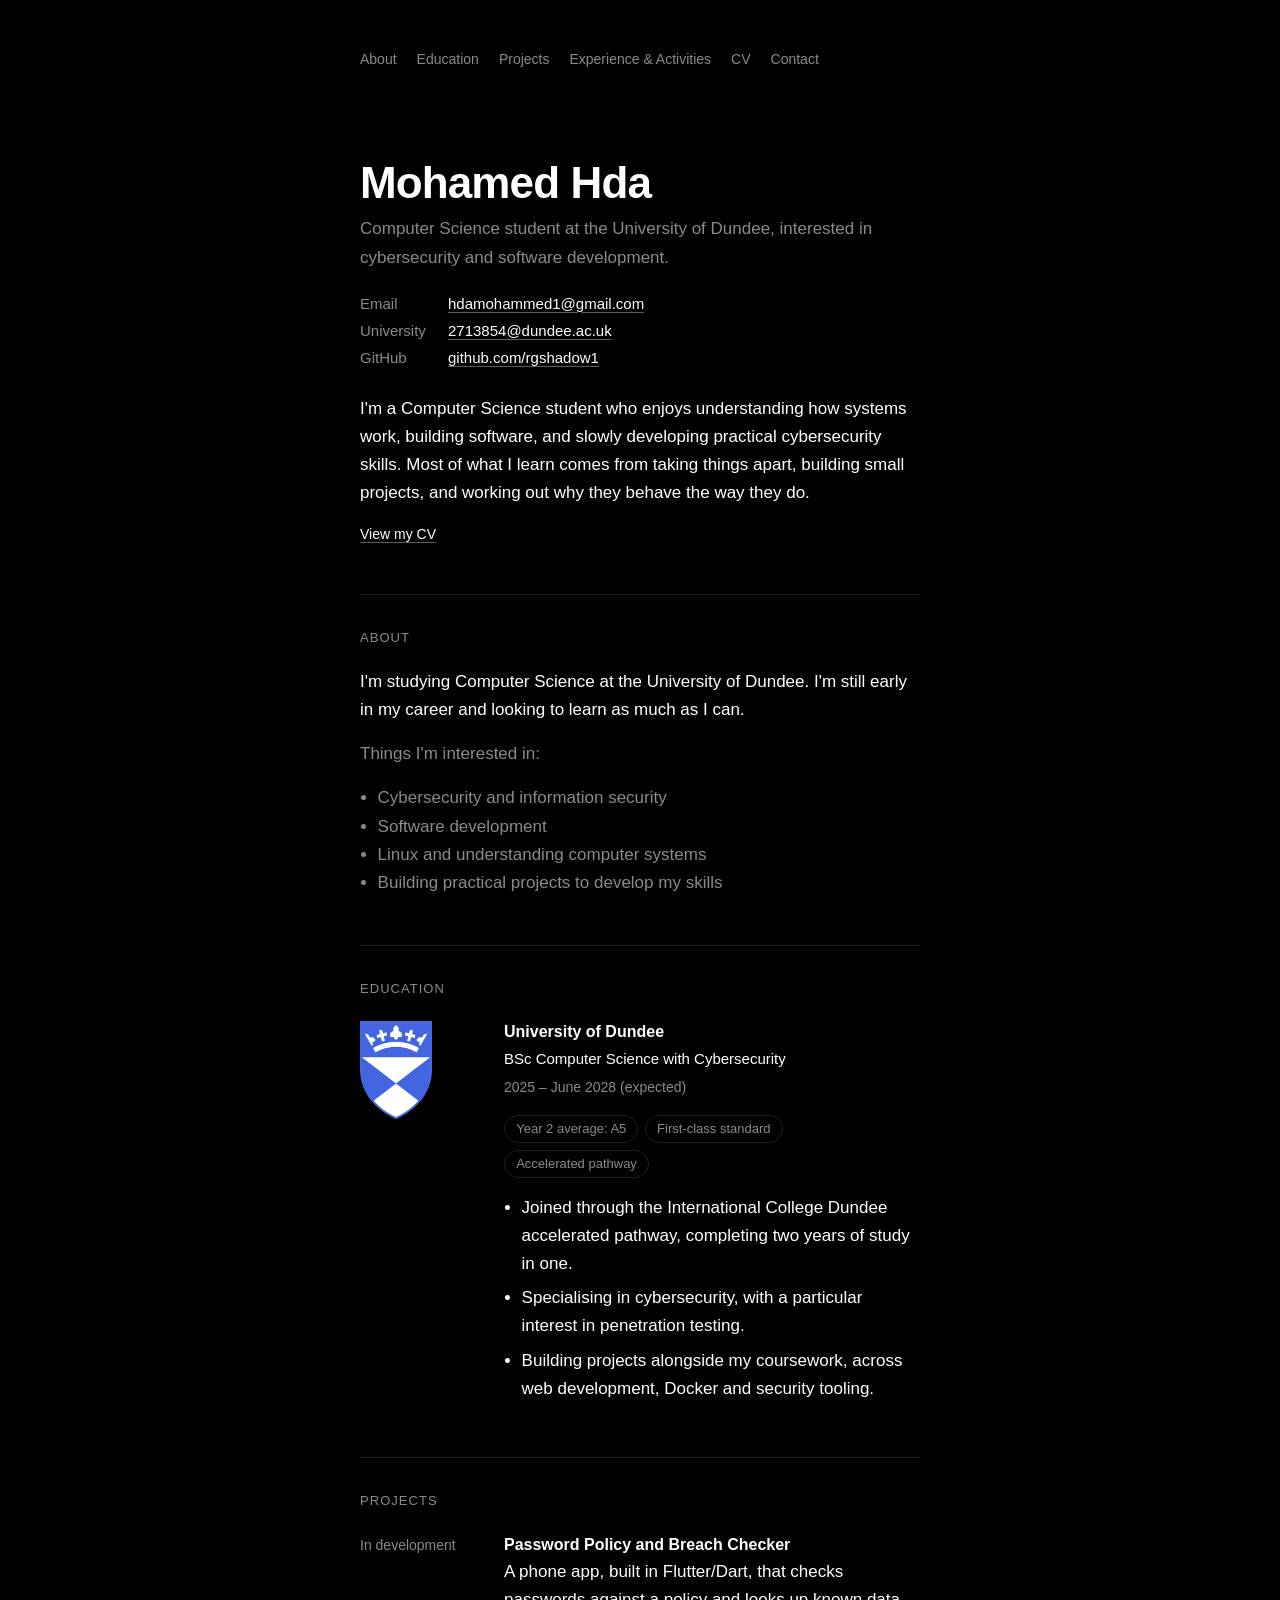
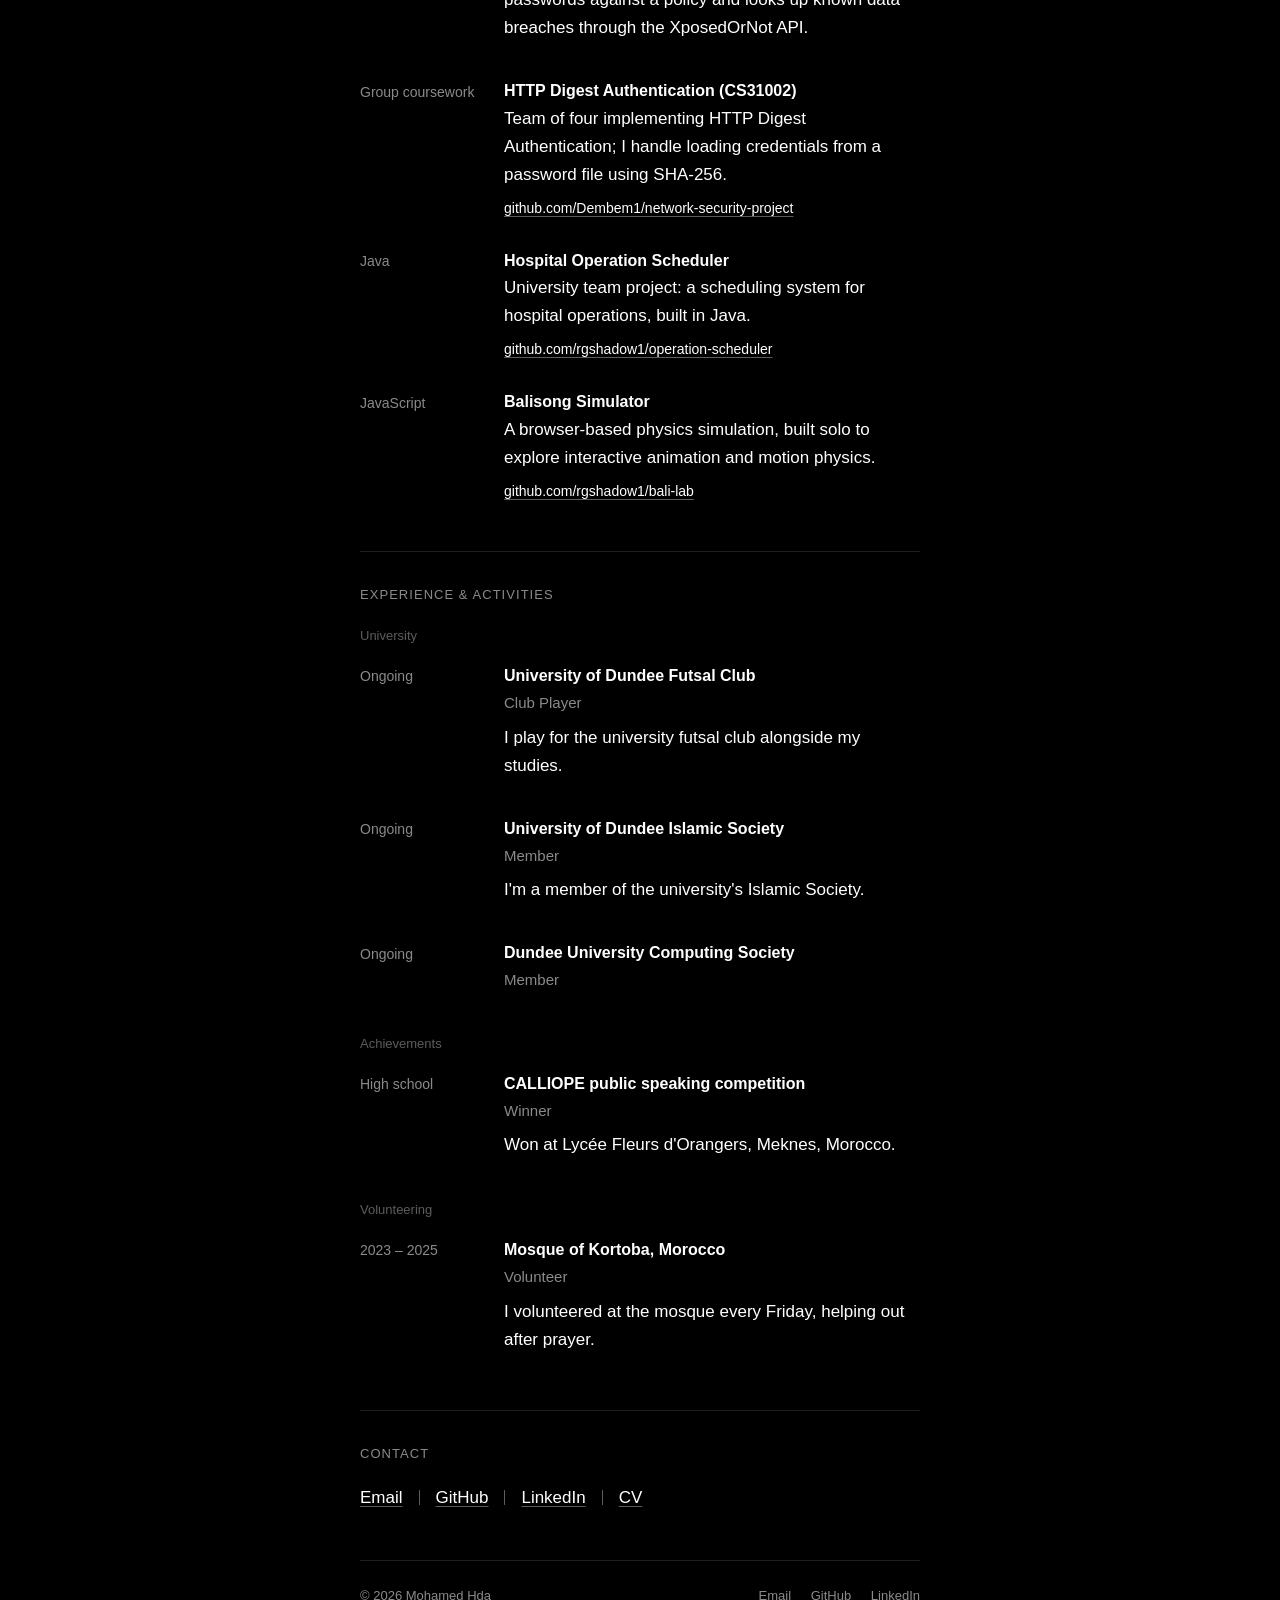
==== index.html @ e959d032 "Update cv & projects" ====
<!doctype html>
<html lang="en">
<head>
  <meta charset="utf-8">
  <meta name="viewport" content="width=device-width, initial-scale=1">
  <title>Mohamed Hda</title>
  <meta name="description" content="Mohamed Hda is a Computer Science student at the University of Dundee, interested in cybersecurity and software development.">
  <meta name="theme-color" content="#000000">
  <meta name="color-scheme" content="dark">
  <meta property="og:title" content="Mohamed Hda">
  <meta property="og:description" content="Computer Science student at the University of Dundee, interested in cybersecurity and software development.">
  <meta property="og:type" content="website">
  <link rel="icon" href="assets/favicon.svg" type="image/svg+xml">
  <link rel="stylesheet" href="assets/style.css">
</head>
<body>
  <a class="skip" href="#main">Skip to content</a>

  <div class="wrap">
    <nav class="nav" aria-label="Main">
      <a href="#about">About</a>
      <a href="#education">Education</a>
      <a href="#projects">Projects</a>
      <a href="#experience">Experience &amp; Activities</a>
      <a href="cv/">CV</a>
      <a href="#contact">Contact</a>
    </nav>

    <main id="main">
      <header>
        <h1>Mohamed Hda</h1>
        <p class="lede">Computer Science student at the University of Dundee, interested in cybersecurity and software development.</p>

        <ul class="contact-lines">
          <!-- EDIT: personal details (email, university email, GitHub) -->
          <li><span class="label">Email</span><a href="mailto:hdamohammed1@gmail.com">hdamohammed1@gmail.com</a></li>
          <li><span class="label">University</span><a href="mailto:2713854@dundee.ac.uk">2713854@dundee.ac.uk</a></li>
          <li><span class="label">GitHub</span><a href="https://github.com/rgshadow1" rel="me noopener">github.com/rgshadow1</a></li>
        </ul>

        <p>
          I'm a Computer Science student who enjoys understanding how systems work, building software, and slowly developing practical cybersecurity skills. Most of what I learn comes from taking things apart, building small projects, and working out why they behave the way they do.
        </p>
        <p class="small muted">
          <a href="cv/">View my CV</a>
        </p>
      </header>

      <section id="about" aria-labelledby="about-h">
        <h2 id="about-h">About</h2>
        <p>I'm studying Computer Science at the University of Dundee. I'm still early in my career and looking to learn as much as I can.</p>
        <p class="muted">Things I'm interested in:</p>
        <ul class="muted" style="margin:0 0 0 1.1rem;padding:0">
          <li>Cybersecurity and information security</li>
          <li>Software development</li>
          <li>Linux and understanding computer systems</li>
          <li>Building practical projects to develop my skills</li>
        </ul>
      </section>

      <section id="education" aria-labelledby="education-h">
        <h2 id="education-h">Education</h2>

        <article class="edu">
          <img class="edu-logo" src="assets/dundee-logo.png" width="265" height="360" alt="University of Dundee crest">
          <div>
            <h3>University of Dundee</h3>
            <p class="role">BSc Computer Science with Cybersecurity</p>
            <p class="when">2025 &ndash; June 2028 (expected)</p>

            <ul class="chips">
              <li>Year 2 average: A5</li>
              <li>First-class standard</li>
              <li>Accelerated pathway</li>
            </ul>

            <ul class="bullets">
              <li>Joined through the International College Dundee accelerated pathway, completing two years of study in one.</li>
              <li>Specialising in cybersecurity, with a particular interest in penetration testing.</li>
              <li>Building projects alongside my coursework, across web development, Docker and security tooling.</li>
            </ul>
          </div>
        </article>
      </section>

      <section id="projects" aria-labelledby="projects-h">
        <h2 id="projects-h">Projects</h2>

        <article class="entry">
          <div class="when">In development</div>
          <div>
            <h3>Password Policy and Breach Checker</h3>
            <p>A phone app, built in Flutter/Dart, that checks passwords against a policy and looks up known data breaches through the XposedOrNot API.</p>
          </div>
        </article>

        <article class="entry">
          <div class="when">Group coursework</div>
          <div>
            <h3>HTTP Digest Authentication (CS31002)</h3>
            <p>Team of four implementing HTTP Digest Authentication; I handle loading credentials from a password file using SHA-256.</p>
            <ul class="meta"><li><a href="https://github.com/Dembem1/network-security-project" rel="noopener">github.com/Dembem1/network-security-project</a></li></ul>
          </div>
        </article>

        <article class="entry">
          <div class="when">Java</div>
          <div>
            <h3>Hospital Operation Scheduler</h3>
            <p>University team project: a scheduling system for hospital operations, built in Java.</p>
            <ul class="meta"><li><a href="https://github.com/rgshadow1/operation-scheduler" rel="noopener">github.com/rgshadow1/operation-scheduler</a></li></ul>
          </div>
        </article>

        <article class="entry">
          <div class="when">JavaScript</div>
          <div>
            <h3>Balisong Simulator</h3>
            <p>A browser-based physics simulation, built solo to explore interactive animation and motion physics.</p>
            <ul class="meta"><li><a href="https://github.com/rgshadow1/bali-lab" rel="noopener">github.com/rgshadow1/bali-lab</a></li></ul>
          </div>
        </article>
      </section>

      <section id="experience" aria-labelledby="experience-h">
        <h2 id="experience-h">Experience &amp; Activities</h2>

        <p class="group-label">University</p>

        <article class="entry">
          <div class="when">Ongoing</div>
          <div>
            <h3>University of Dundee Futsal Club</h3>
            <p class="role">Club Player</p>
            <p>I play for the university futsal club alongside my studies.</p>
          </div>
        </article>

        <article class="entry">
          <div class="when">Ongoing</div>
          <div>
            <h3>University of Dundee Islamic Society</h3>
            <p class="role">Member</p>
            <p>I'm a member of the university's Islamic Society.</p>
          </div>
        </article>

        <article class="entry">
          <div class="when">Ongoing</div>
          <div>
            <h3>Dundee University Computing Society</h3>
            <p class="role">Member</p>
          </div>
        </article>

        <p class="group-label">Achievements</p>

        <article class="entry">
          <div class="when">High school</div>
          <div>
            <h3>CALLIOPE public speaking competition</h3>
            <p class="role">Winner</p>
            <p>Won at Lyc&eacute;e Fleurs d'Orangers, Meknes, Morocco.</p>
          </div>
        </article>

        <p class="group-label">Volunteering</p>

        <article class="entry">
          <div class="when">2023 &ndash; 2025</div>
          <div>
            <h3>Mosque of Kortoba, Morocco</h3>
            <p class="role">Volunteer</p>
            <p>I volunteered at the mosque every Friday, helping out after prayer.</p>
          </div>
        </article>
      </section>

      <section id="contact" aria-labelledby="contact-h">
        <h2 id="contact-h">Contact</h2>
        <ul class="links-line">
          <!-- EDIT: replace the LinkedIn placeholder URL below -->
          <li><a href="mailto:hdamohammed1@gmail.com">Email</a></li>
          <li><a href="https://github.com/rgshadow1" rel="me noopener">GitHub</a></li>
          <li><a href="https://www.linkedin.com/in/mohamed-hda-27576a401/" rel="me noopener">LinkedIn</a></li>
          <li><a href="cv/">CV</a></li>
        </ul>
      </section>
    </main>
  </div>

  <footer>
    <span>&copy; 2026 Mohamed Hda</span>
    <span class="foot-links">
      <a href="mailto:hdamohammed1@gmail.com">Email</a>
      <a href="https://github.com/rgshadow1" rel="me noopener">GitHub</a>
      <a href="https://www.linkedin.com/in/mohamed-hda-27576a401/" rel="me noopener">LinkedIn</a>
    </span>
  </footer>
</body>
</html>
---- assets/style.css ----
/* Personal site: Mohamed Hda
   Black background, white text, muted grey secondary text. No dependencies. */

:root {
  --bg: #000000;
  --fg: #ffffff;
  --muted: #8a8a8a;
  --faint: #5c5c5c;
  --line: #1f1f1f;
  --measure: 38rem;
}

*,
*::before,
*::after {
  box-sizing: border-box;
}

html {
  background: var(--bg);
  color-scheme: dark;
  -webkit-text-size-adjust: 100%;
}

body {
  margin: 0;
  background: var(--bg);
  color: var(--fg);
  font-family: -apple-system, BlinkMacSystemFont, "Inter", "Segoe UI", Roboto,
    "Helvetica Neue", Arial, sans-serif;
  font-size: clamp(1rem, 0.96rem + 0.2vw, 1.0625rem);
  line-height: 1.65;
  -webkit-font-smoothing: antialiased;
  text-rendering: optimizeLegibility;
}

.wrap {
  max-width: var(--measure);
  margin: 0 auto;
  padding: clamp(1.5rem, 5vw, 3rem) 1.5rem 3rem;
}

/* ---------- Links ---------- */
a {
  color: var(--fg);
  text-decoration: underline;
  text-decoration-color: var(--faint);
  text-underline-offset: 0.2em;
  text-decoration-thickness: 1px;
  transition: opacity 0.15s ease, text-decoration-color 0.15s ease;
}

a:hover {
  opacity: 0.65;
  text-decoration-color: var(--fg);
}

a:focus-visible {
  outline: 2px solid var(--fg);
  outline-offset: 3px;
  border-radius: 2px;
}

.skip {
  position: absolute;
  left: -999px;
  top: 0;
  background: var(--fg);
  color: var(--bg);
  padding: 0.5rem 0.75rem;
  z-index: 10;
}

.skip:focus {
  left: 0.5rem;
  top: 0.5rem;
}

/* ---------- Navigation ---------- */
.nav {
  display: flex;
  flex-wrap: wrap;
  gap: 0.25rem 1.25rem;
  font-size: 0.875rem;
  margin-bottom: clamp(3rem, 9vw, 5.5rem);
}

.nav a {
  color: var(--muted);
  text-decoration: none;
}

.nav a:hover,
.nav a[aria-current="page"] {
  color: var(--fg);
  opacity: 1;
}

.nav a:hover {
  text-decoration: underline;
  text-decoration-color: var(--fg);
}

/* ---------- Headings and text ---------- */
h1 {
  margin: 0 0 0.5rem;
  font-size: clamp(2rem, 1.4rem + 2.6vw, 2.75rem);
  line-height: 1.1;
  font-weight: 600;
  letter-spacing: -0.02em;
}

h2 {
  margin: 0 0 1.25rem;
  font-size: 0.8125rem;
  font-weight: 500;
  letter-spacing: 0.08em;
  text-transform: uppercase;
  color: var(--muted);
}

h3 {
  margin: 0;
  font-size: 1rem;
  font-weight: 600;
}

p {
  margin: 0 0 1rem;
}

.lede {
  color: var(--muted);
  margin-bottom: 1.25rem;
}

.muted {
  color: var(--muted);
}

.small {
  font-size: 0.875rem;
}

.contact-lines {
  margin: 0 0 1.5rem;
  padding: 0;
  list-style: none;
  font-size: 0.9375rem;
}

.contact-lines li {
  margin: 0.15rem 0;
}

.contact-lines .label {
  display: inline-block;
  min-width: 5.5rem;
  color: var(--muted);
}

/* ---------- Sections ---------- */
section {
  border-top: 1px solid var(--line);
  padding-top: 2rem;
  margin-top: 3rem;
  scroll-margin-top: 1.5rem;
}

.intro {
  margin-top: 2.25rem;
}

/* ---------- Entries (projects / experience) ---------- */
.entry {
  display: grid;
  grid-template-columns: 7.5rem 1fr;
  gap: 0.25rem 1.5rem;
  margin-bottom: 1.75rem;
}

.entry:last-child {
  margin-bottom: 0;
}

.entry .when {
  color: var(--muted);
  font-size: 0.875rem;
  padding-top: 0.15rem;
}

.entry .role {
  color: var(--muted);
  font-size: 0.9375rem;
  margin: 0.1rem 0 0.5rem;
}

.entry p {
  margin: 0 0 0.5rem;
}

.meta {
  margin: 0.5rem 0 0;
  padding: 0;
  list-style: none;
  color: var(--muted);
  font-size: 0.875rem;
}

.meta li {
  display: inline;
}

.meta li + li::before {
  content: "\00b7";
  margin: 0 0.5rem;
  color: var(--faint);
}

.bullets {
  margin: 0.5rem 0 0 1.1rem;
  padding: 0;
}

.bullets li {
  margin: 0 0 0.4rem;
}

/* ---------- Education ---------- */
.edu {
  display: grid;
  grid-template-columns: 7.5rem 1fr;
  gap: 0.25rem 1.5rem;
}

.edu-logo {
  width: 4.5rem;
  height: auto;
  align-self: start;
  margin-top: 0.15rem;
}

.edu .role {
  color: var(--fg);
  font-size: 0.9375rem;
  margin: 0.1rem 0 0.25rem;
}

.edu .when {
  color: var(--muted);
  font-size: 0.875rem;
  margin: 0 0 1rem;
}

.chips {
  display: flex;
  flex-wrap: wrap;
  gap: 0.4rem;
  margin: 0 0 1rem;
  padding: 0;
  list-style: none;
}

.chips li {
  border: 1px solid var(--line);
  border-radius: 999px;
  padding: 0.15rem 0.7rem;
  font-size: 0.8125rem;
  color: var(--muted);
}

.group-label {
  margin: 2rem 0 1rem;
  font-size: 0.8125rem;
  color: var(--faint);
}

.group-label:first-of-type {
  margin-top: 0;
}

/* ---------- Contact line ---------- */
.links-line {
  display: flex;
  flex-wrap: wrap;
  list-style: none;
  margin: 0;
  padding: 0;
}

.links-line li + li::before {
  content: "";
  display: inline-block;
  width: 1px;
  height: 0.9em;
  background: var(--faint);
  margin: 0 1rem;
  vertical-align: -0.1em;
}

/* ---------- CV page ---------- */
.cv-actions {
  display: flex;
  flex-wrap: wrap;
  gap: 0.25rem 1.5rem;
  margin: 1.5rem 0 0;
  padding: 0;
  list-style: none;
  font-size: 0.9375rem;
}

.cv-note {
  margin-top: 1.5rem;
  padding: 0.75rem 0 0.75rem 1rem;
  border-left: 1px solid var(--faint);
  color: var(--muted);
  font-size: 0.875rem;
}

.placeholder {
  color: var(--faint);
  font-style: italic;
}

.cv-viewer {
  display: none;
  margin-top: 2rem;
}

.cv-viewer:target {
  display: block;
}

.cv-viewer iframe {
  width: 100%;
  height: 80vh;
  border: 1px solid var(--line);
  background: #111;
}

/* ---------- Footer ---------- */
footer {
  max-width: calc(var(--measure) - 3rem);
  width: calc(100% - 3rem);
  margin: 0 auto;
  padding: 1.5rem 0 3rem;
  border-top: 1px solid var(--line);
  display: flex;
  flex-wrap: wrap;
  justify-content: space-between;
  gap: 0.5rem 1.5rem;
  color: var(--muted);
  font-size: 0.8125rem;
}

footer a {
  color: var(--muted);
}

footer .foot-links a + a {
  margin-left: 1rem;
}

/* ---------- Responsive ---------- */
@media (max-width: 34rem) {
  .edu {
    grid-template-columns: 1fr;
    gap: 1rem;
  }

  .edu-logo {
    width: 3.5rem;
  }

  .entry {
    grid-template-columns: 1fr;
    gap: 0.1rem;
  }

  .entry .when {
    order: -1;
    padding-top: 0;
  }

  .contact-lines .label {
    display: block;
    min-width: 0;
    font-size: 0.8125rem;
  }

  .contact-lines li {
    margin: 0.5rem 0;
  }
}

@media (prefers-reduced-motion: reduce) {
  * {
    transition: none !important;
  }
}

@media print {
  html,
  body {
    background: #fff;
    color: #000;
  }
  a {
    color: #000;
  }
  .nav,
  footer {
    display: none;
  }
}
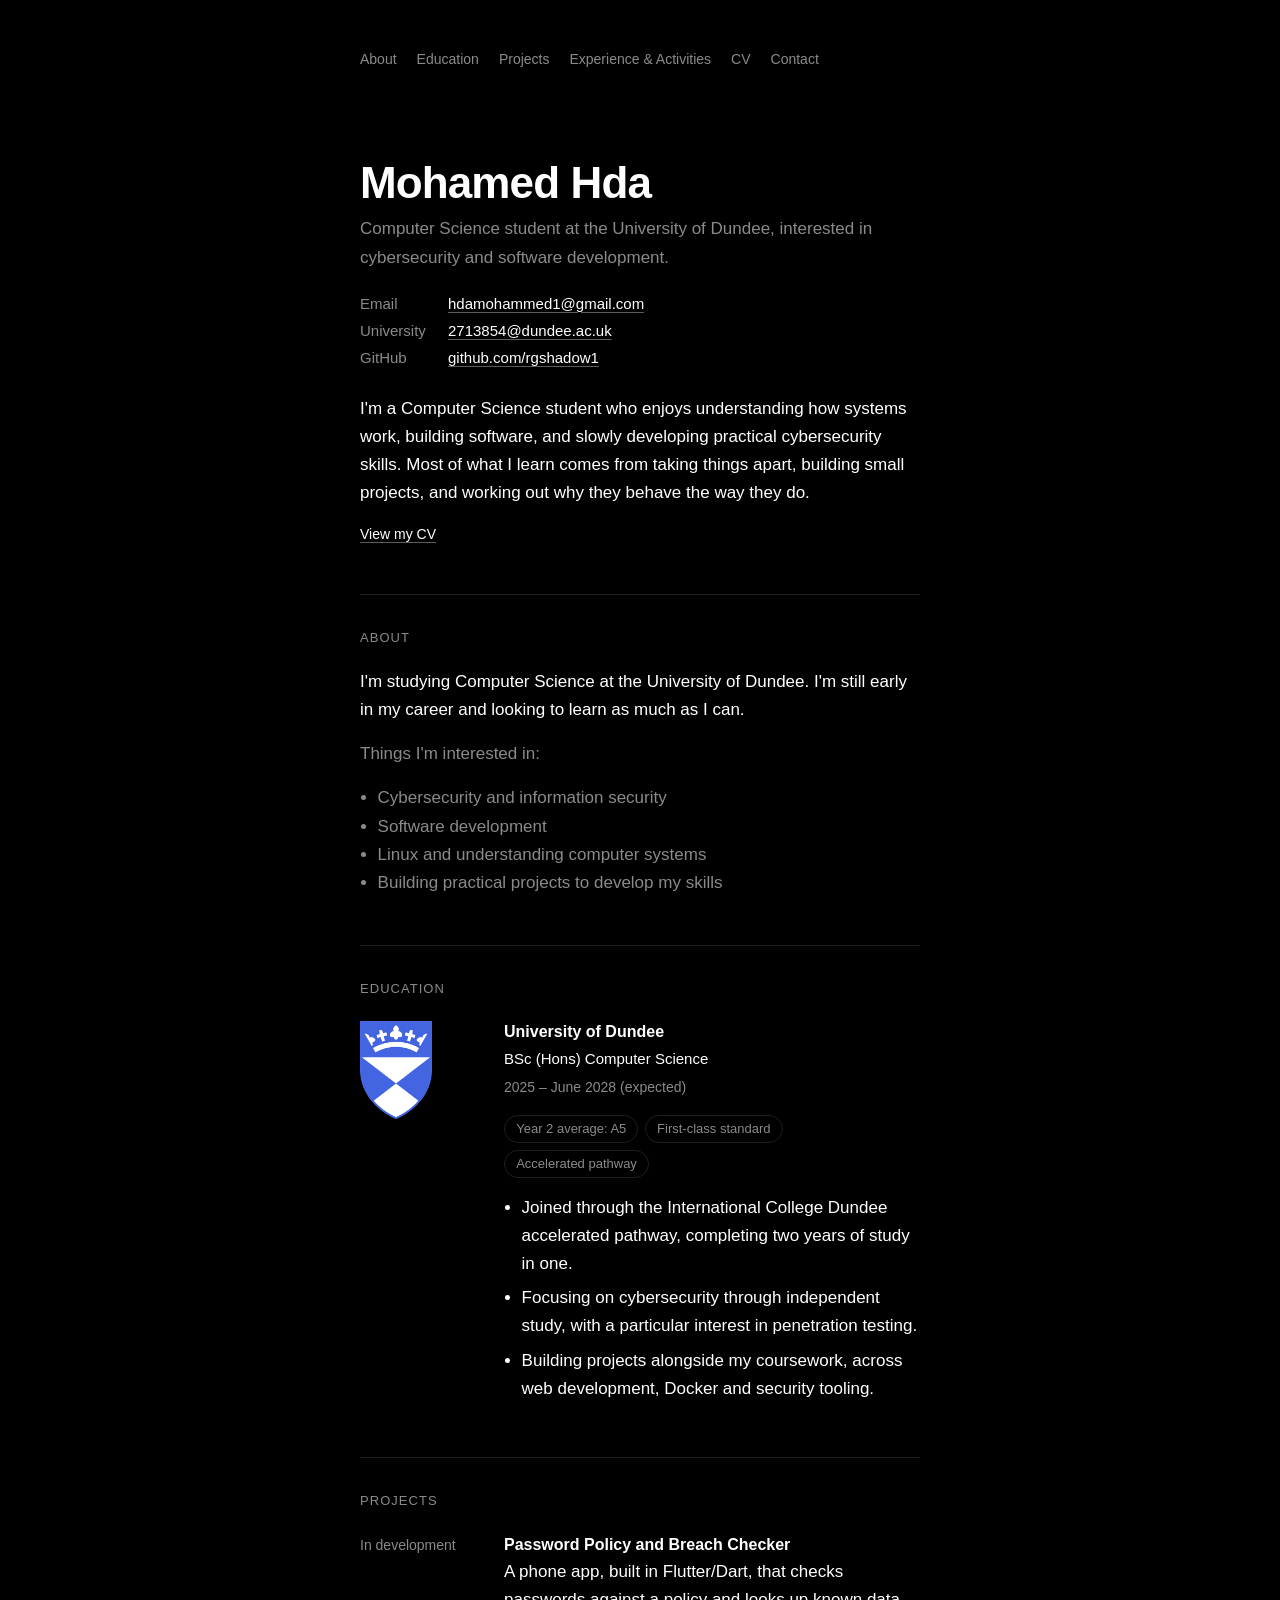
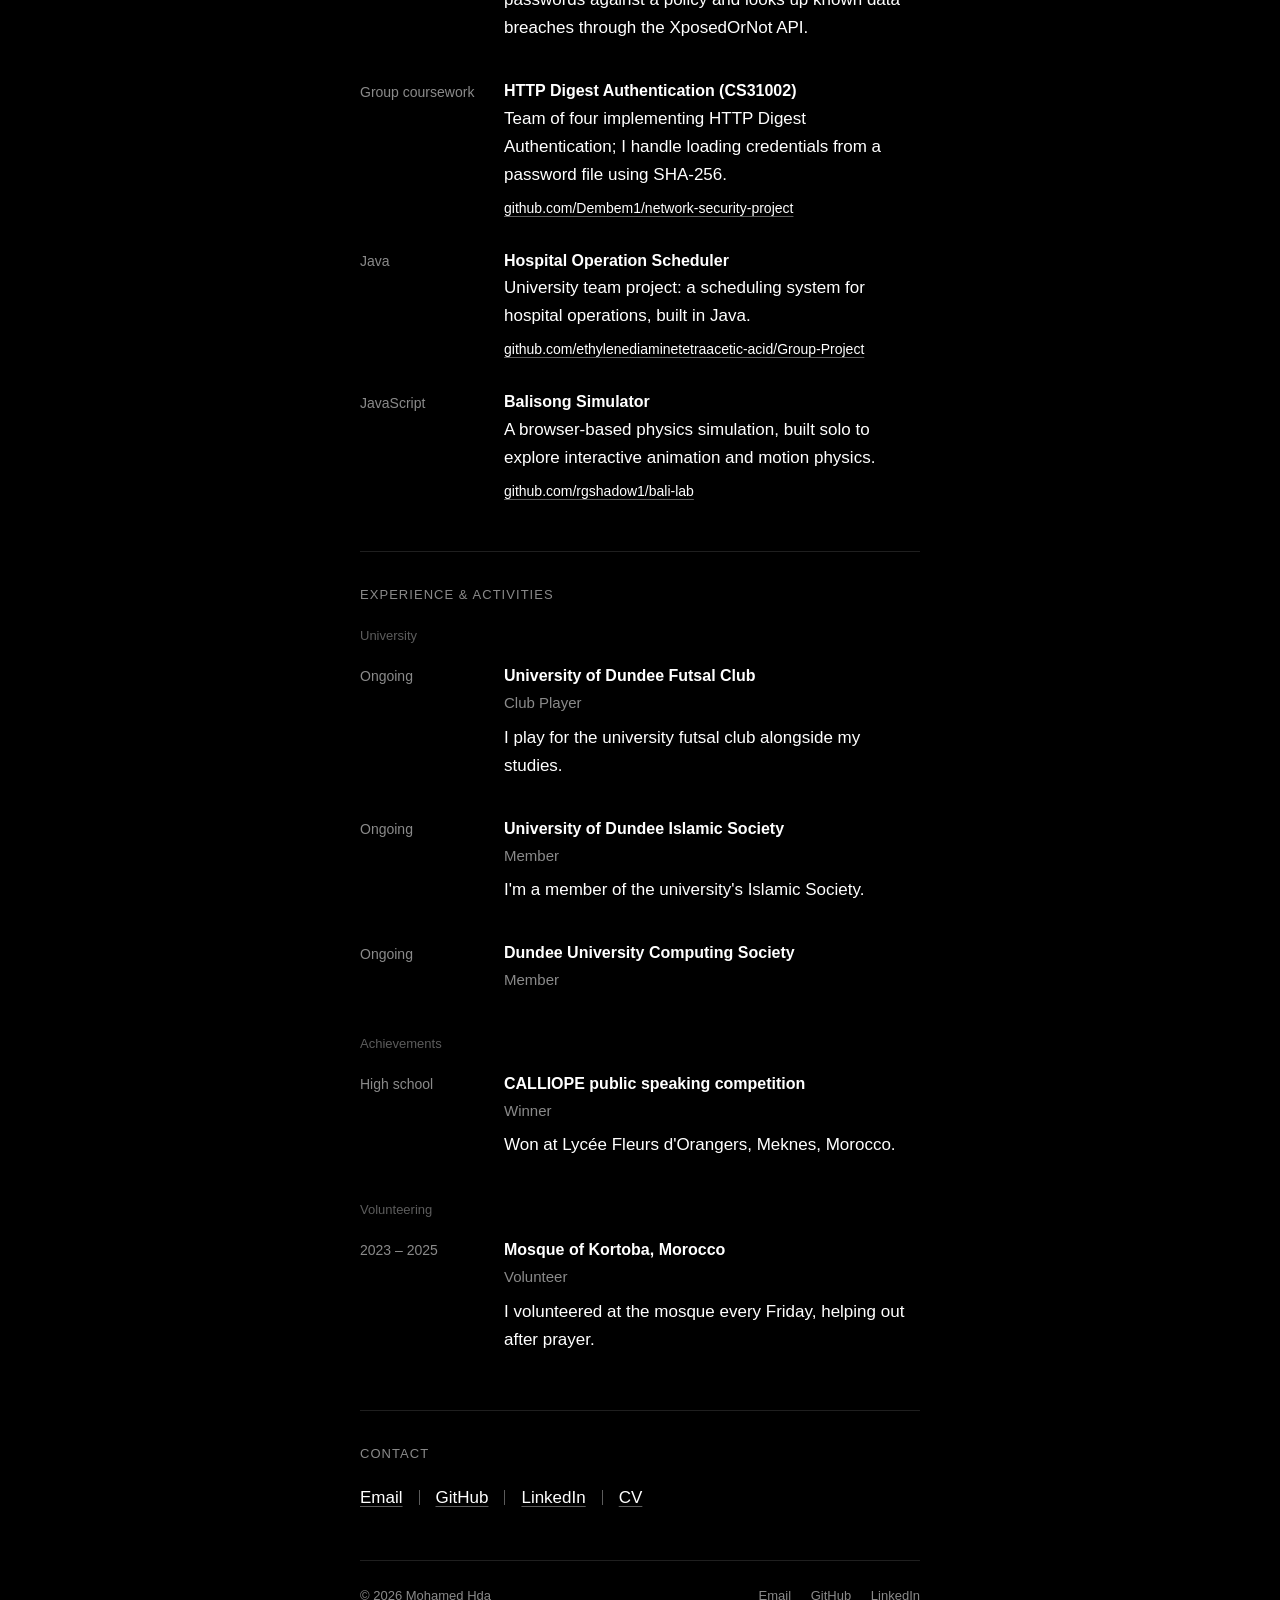
==== commit 97507201: "i'm tired, last CV update" ====
--- a/index.html
+++ b/index.html
@@ -65,7 +65,7 @@
           <img class="edu-logo" src="assets/dundee-logo.png" width="265" height="360" alt="University of Dundee crest">
           <div>
             <h3>University of Dundee</h3>
-            <p class="role">BSc Computer Science with Cybersecurity</p>
+            <p class="role">BSc (Hons) Computer Science</p>
             <p class="when">2025 &ndash; June 2028 (expected)</p>
 
             <ul class="chips">
@@ -76,7 +76,7 @@
 
             <ul class="bullets">
               <li>Joined through the International College Dundee accelerated pathway, completing two years of study in one.</li>
-              <li>Specialising in cybersecurity, with a particular interest in penetration testing.</li>
+              <li>Focusing on cybersecurity through independent study, with a particular interest in penetration testing.</li>
               <li>Building projects alongside my coursework, across web development, Docker and security tooling.</li>
             </ul>
           </div>
@@ -108,7 +108,7 @@
           <div>
             <h3>Hospital Operation Scheduler</h3>
             <p>University team project: a scheduling system for hospital operations, built in Java.</p>
-            <ul class="meta"><li><a href="https://github.com/rgshadow1/operation-scheduler" rel="noopener">github.com/rgshadow1/operation-scheduler</a></li></ul>
+            <ul class="meta"><li><a href="https://github.com/ethylenediaminetetraacetic-acid/Group-Project" rel="noopener">github.com/ethylenediaminetetraacetic-acid/Group-Project</a></li></ul>
           </div>
         </article>
 
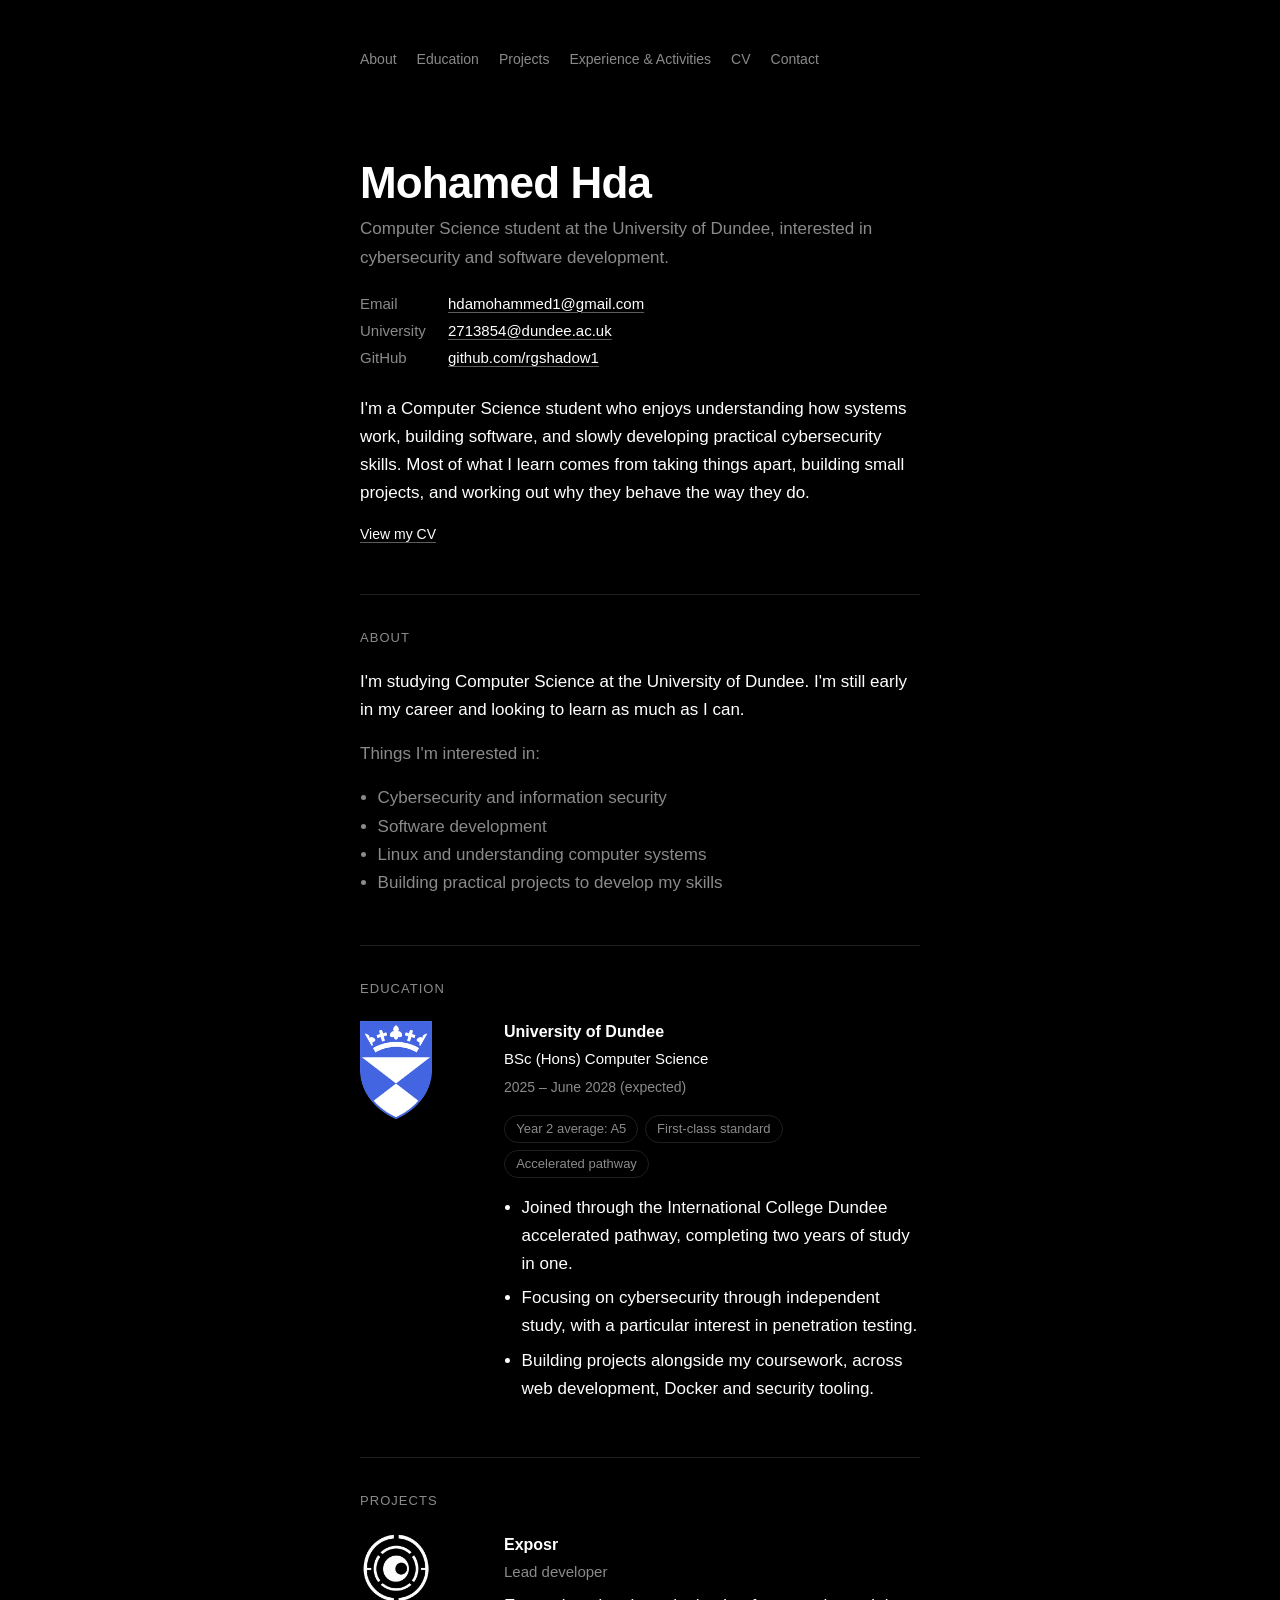
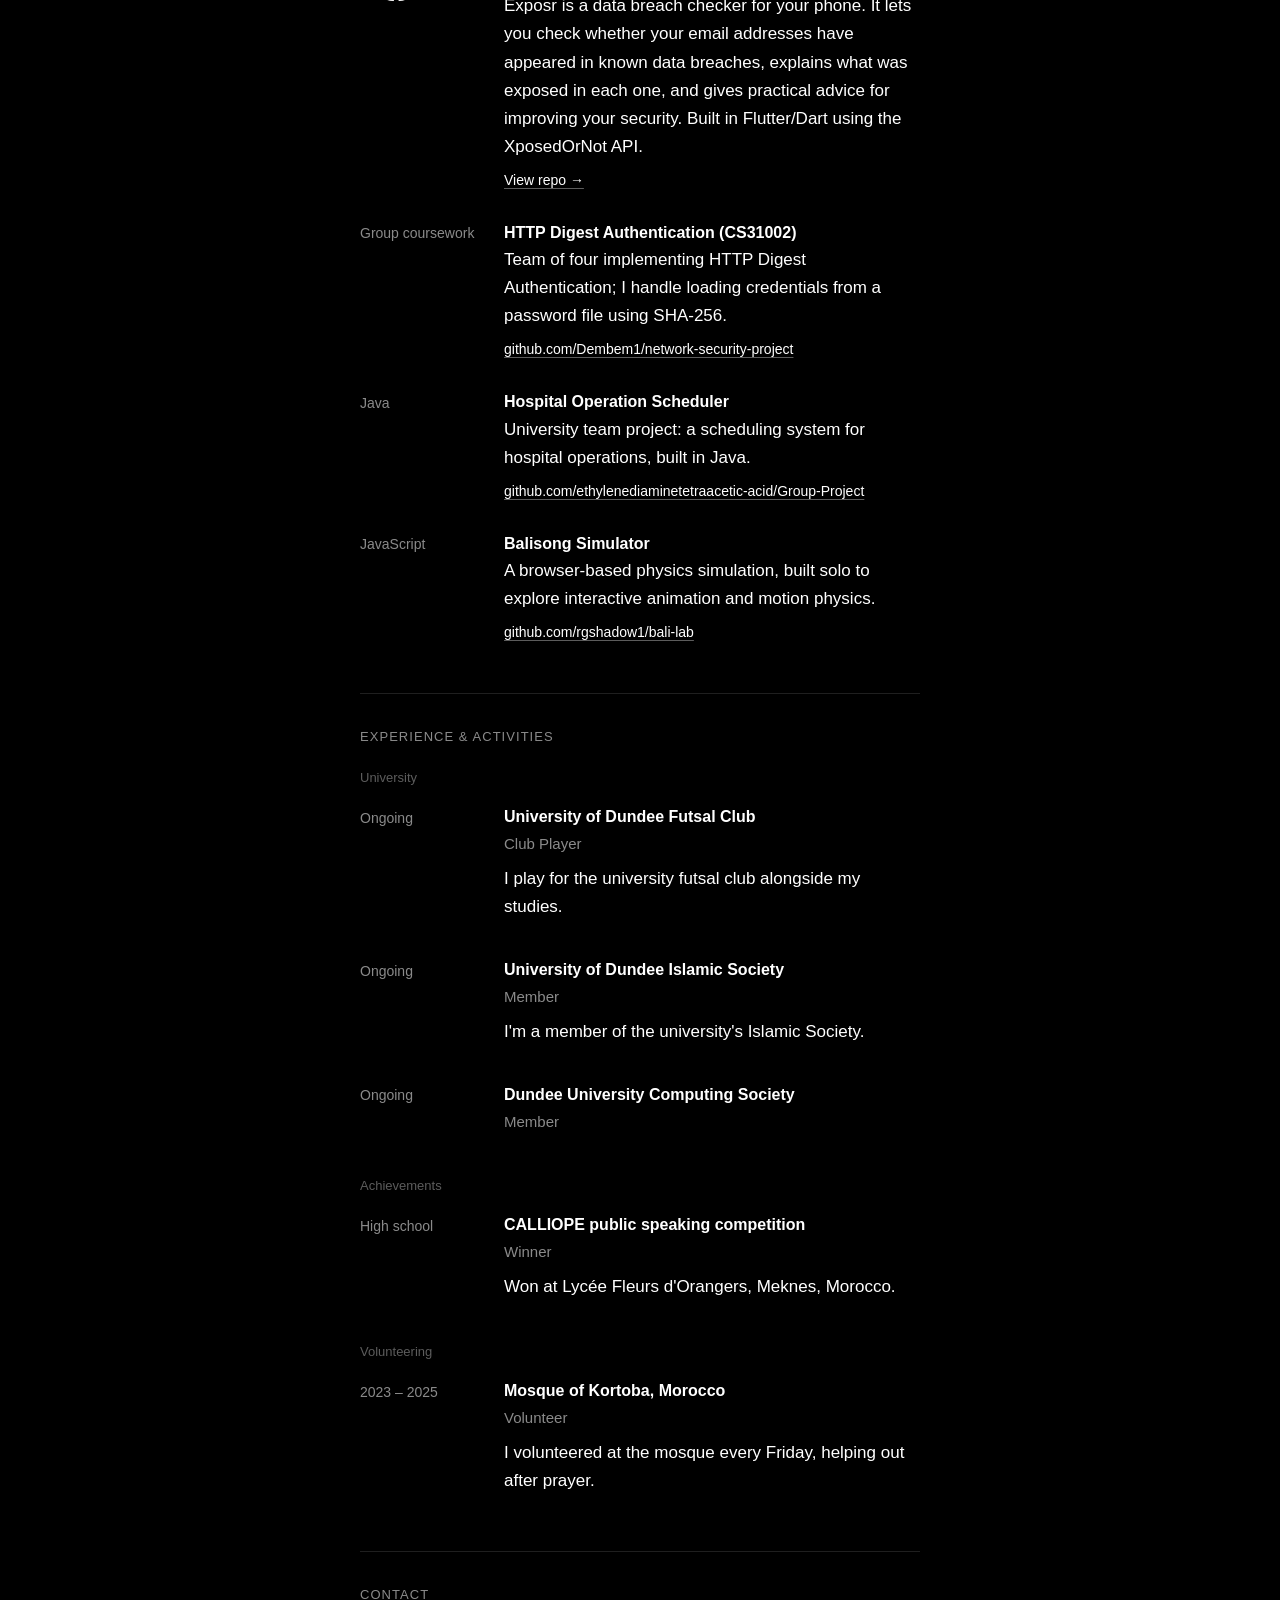
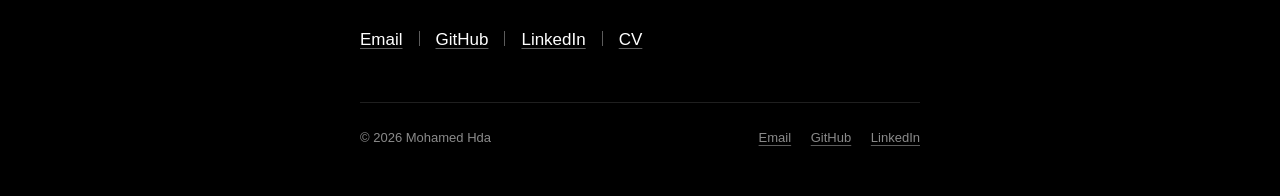
==== commit 365b1274: "Added Exposr as an established project!" ====
--- a/index.html
+++ b/index.html
@@ -86,11 +86,13 @@
       <section id="projects" aria-labelledby="projects-h">
         <h2 id="projects-h">Projects</h2>
 
-        <article class="entry">
-          <div class="when">In development</div>
-          <div>
-            <h3>Password Policy and Breach Checker</h3>
-            <p>A phone app, built in Flutter/Dart, that checks passwords against a policy and looks up known data breaches through the XposedOrNot API.</p>
+        <article class="entry entry-logo-row">
+          <img class="project-logo" src="assets/exposr-logo.png" width="256" height="256" alt="Exposr logo">
+          <div>
+            <h3>Exposr</h3>
+            <p class="role">Lead developer</p>
+            <p>Exposr is a data breach checker for your phone. It lets you check whether your email addresses have appeared in known data breaches, explains what was exposed in each one, and gives practical advice for improving your security. Built in Flutter/Dart using the XposedOrNot API.</p>
+            <ul class="meta"><li><a href="https://github.com/rgshadow1/Exposr" rel="noopener">View repo &rarr;</a></li></ul>
           </div>
         </article>
 
--- a/assets/style.css
+++ b/assets/style.css
@@ -215,6 +215,12 @@
   content: "\00b7";
   margin: 0 0.5rem;
   color: var(--faint);
+}
+
+.project-logo {
+  width: 4.5rem;
+  height: auto;
+  align-self: start;
 }
 
 .bullets {
@@ -377,6 +383,11 @@
     gap: 0.1rem;
   }
 
+  .project-logo {
+    width: 3.5rem;
+    margin-bottom: 0.75rem;
+  }
+
   .entry .when {
     order: -1;
     padding-top: 0;
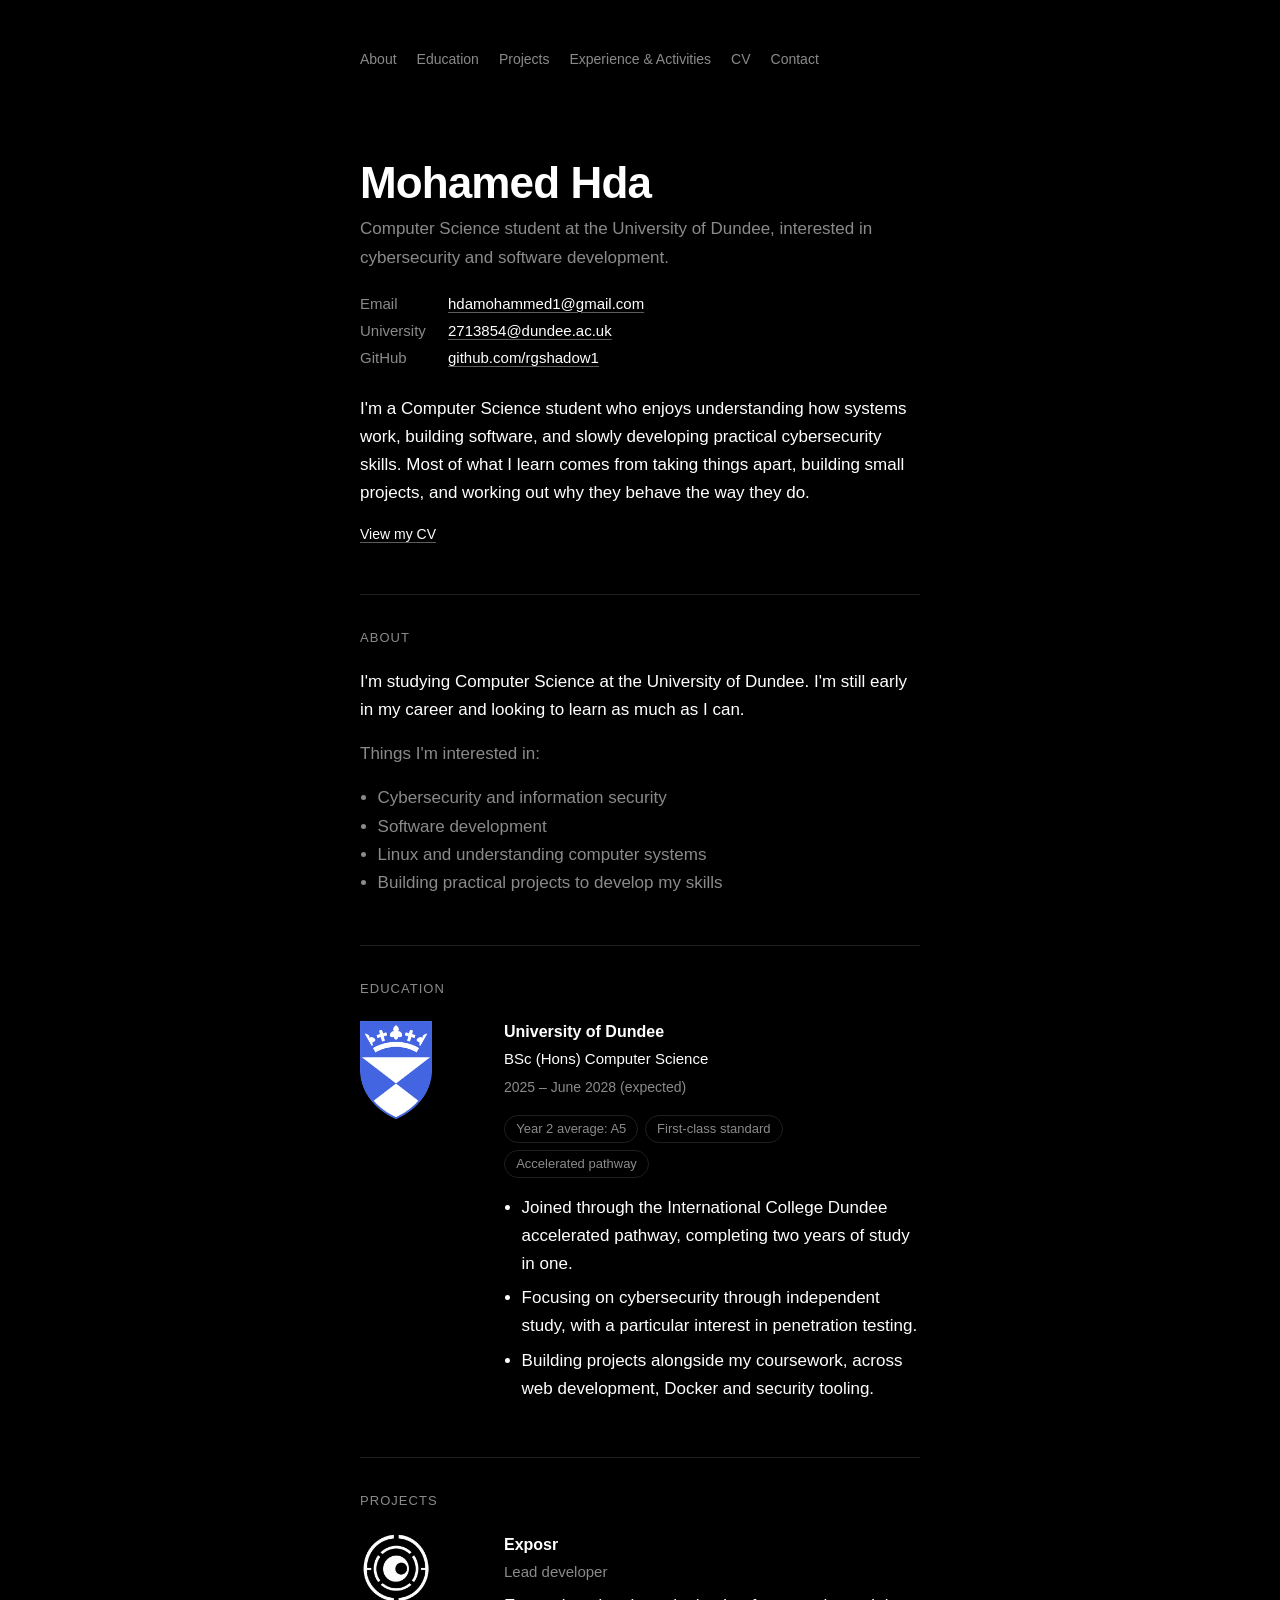
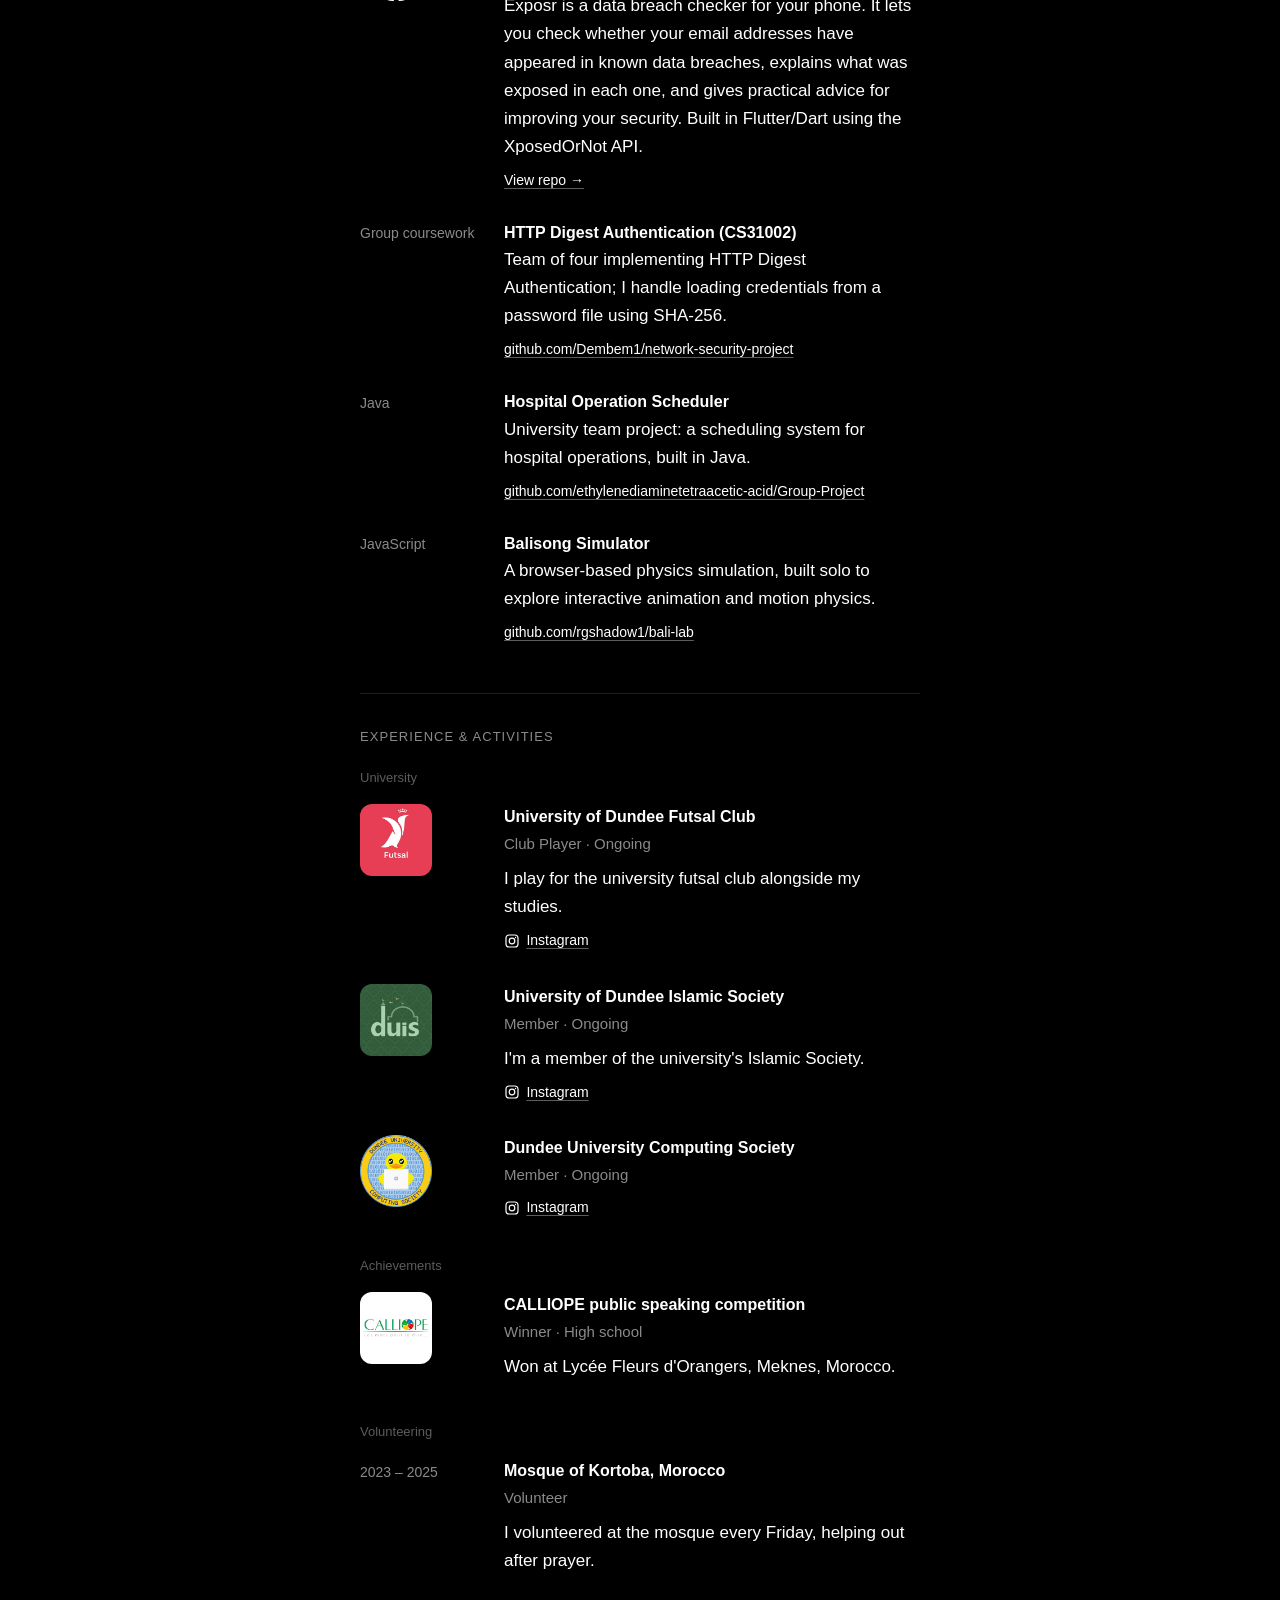
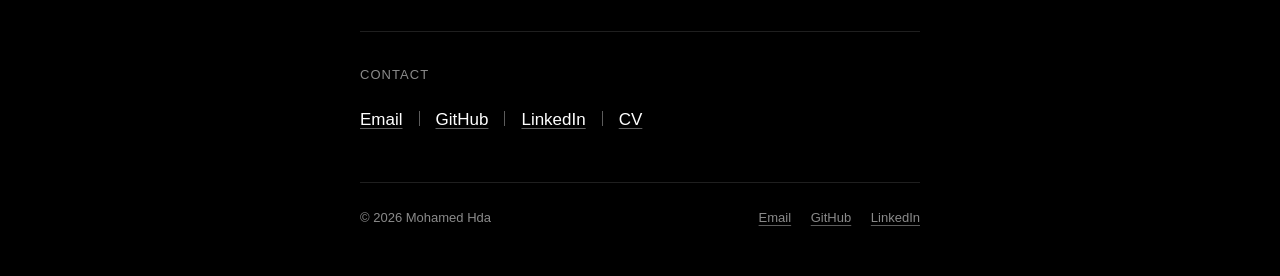
==== commit d57c1552: "Added logos and more details for activities & achievements" ====
--- a/index.html
+++ b/index.html
@@ -130,38 +130,41 @@
         <p class="group-label">University</p>
 
         <article class="entry">
-          <div class="when">Ongoing</div>
+          <img class="org-logo" src="assets/futsal-logo.png" width="256" height="256" alt="University of Dundee Futsal Club logo">
           <div>
             <h3>University of Dundee Futsal Club</h3>
-            <p class="role">Club Player</p>
+            <p class="role">Club Player &middot; Ongoing</p>
             <p>I play for the university futsal club alongside my studies.</p>
-          </div>
-        </article>
-
-        <article class="entry">
-          <div class="when">Ongoing</div>
+            <ul class="meta"><li><a class="ig" href="https://www.instagram.com/dundeeunifutsal/" rel="noopener"><svg viewBox="0 0 24 24" width="16" height="16" fill="none" stroke="currentColor" stroke-width="1.8" aria-hidden="true"><rect x="3" y="3" width="18" height="18" rx="5"/><circle cx="12" cy="12" r="4.2"/><circle cx="17.3" cy="6.7" r="1" fill="currentColor" stroke="none"/></svg>Instagram</a></li></ul>
+          </div>
+        </article>
+
+        <article class="entry">
+          <img class="org-logo" src="assets/duis-logo.png" width="256" height="256" alt="Dundee University Islamic Society logo">
           <div>
             <h3>University of Dundee Islamic Society</h3>
-            <p class="role">Member</p>
+            <p class="role">Member &middot; Ongoing</p>
             <p>I'm a member of the university's Islamic Society.</p>
-          </div>
-        </article>
-
-        <article class="entry">
-          <div class="when">Ongoing</div>
+            <ul class="meta"><li><a class="ig" href="https://www.instagram.com/duis_islamicsociety/" rel="noopener"><svg viewBox="0 0 24 24" width="16" height="16" fill="none" stroke="currentColor" stroke-width="1.8" aria-hidden="true"><rect x="3" y="3" width="18" height="18" rx="5"/><circle cx="12" cy="12" r="4.2"/><circle cx="17.3" cy="6.7" r="1" fill="currentColor" stroke="none"/></svg>Instagram</a></li></ul>
+          </div>
+        </article>
+
+        <article class="entry">
+          <img class="org-logo" src="assets/compsoc-logo.png" width="256" height="256" alt="Dundee University Computing Society logo">
           <div>
             <h3>Dundee University Computing Society</h3>
-            <p class="role">Member</p>
+            <p class="role">Member &middot; Ongoing</p>
+            <ul class="meta"><li><a class="ig" href="https://www.instagram.com/uodcompsoc/" rel="noopener"><svg viewBox="0 0 24 24" width="16" height="16" fill="none" stroke="currentColor" stroke-width="1.8" aria-hidden="true"><rect x="3" y="3" width="18" height="18" rx="5"/><circle cx="12" cy="12" r="4.2"/><circle cx="17.3" cy="6.7" r="1" fill="currentColor" stroke="none"/></svg>Instagram</a></li></ul>
           </div>
         </article>
 
         <p class="group-label">Achievements</p>
 
         <article class="entry">
-          <div class="when">High school</div>
+          <img class="org-logo" src="assets/calliope-logo.png" width="256" height="256" alt="CALLIOPE logo">
           <div>
             <h3>CALLIOPE public speaking competition</h3>
-            <p class="role">Winner</p>
+            <p class="role">Winner &middot; High school</p>
             <p>Won at Lyc&eacute;e Fleurs d'Orangers, Meknes, Morocco.</p>
           </div>
         </article>
--- a/assets/style.css
+++ b/assets/style.css
@@ -217,10 +217,25 @@
   color: var(--faint);
 }
 
-.project-logo {
+.project-logo,
+.org-logo {
   width: 4.5rem;
   height: auto;
   align-self: start;
+}
+
+.org-logo {
+  border-radius: 0.75rem;
+}
+
+.ig {
+  display: inline-flex;
+  align-items: center;
+  gap: 0.4rem;
+}
+
+.ig svg {
+  flex: none;
 }
 
 .bullets {
@@ -383,7 +398,8 @@
     gap: 0.1rem;
   }
 
-  .project-logo {
+  .project-logo,
+  .org-logo {
     width: 3.5rem;
     margin-bottom: 0.75rem;
   }
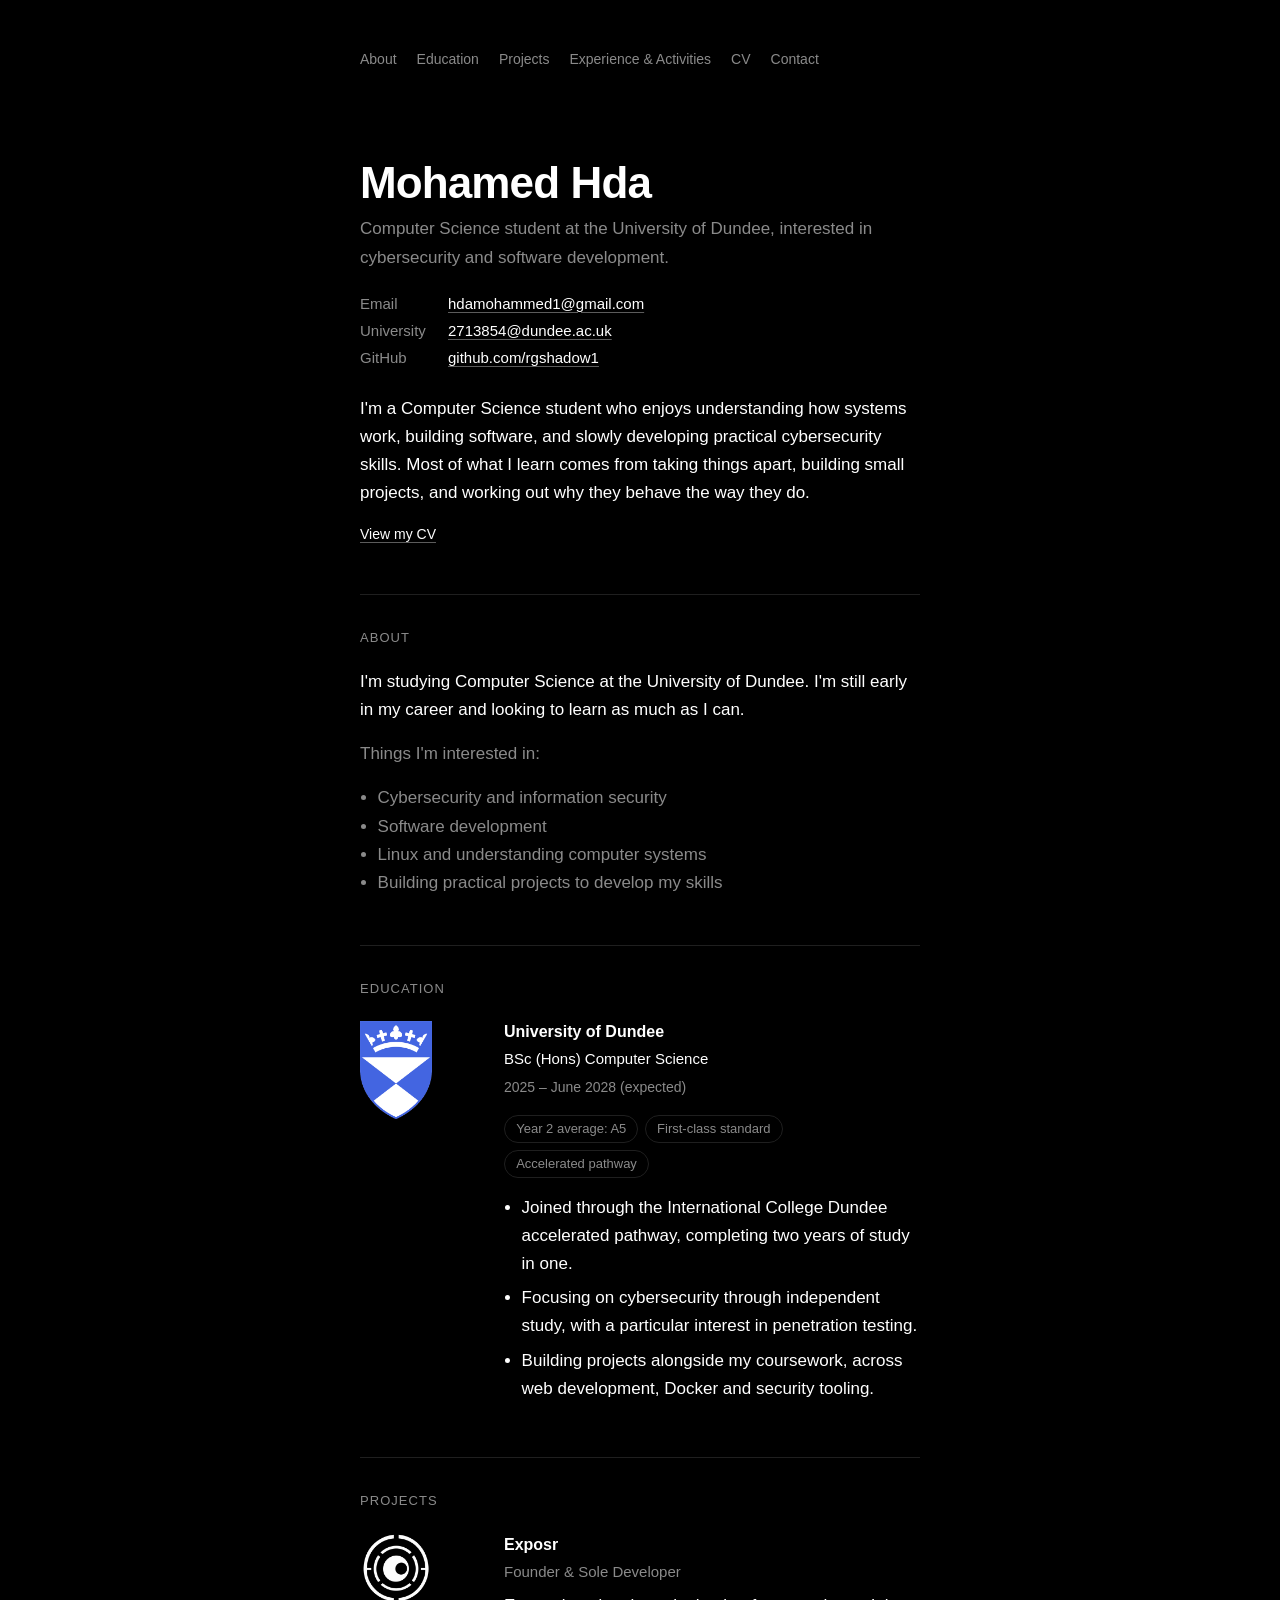
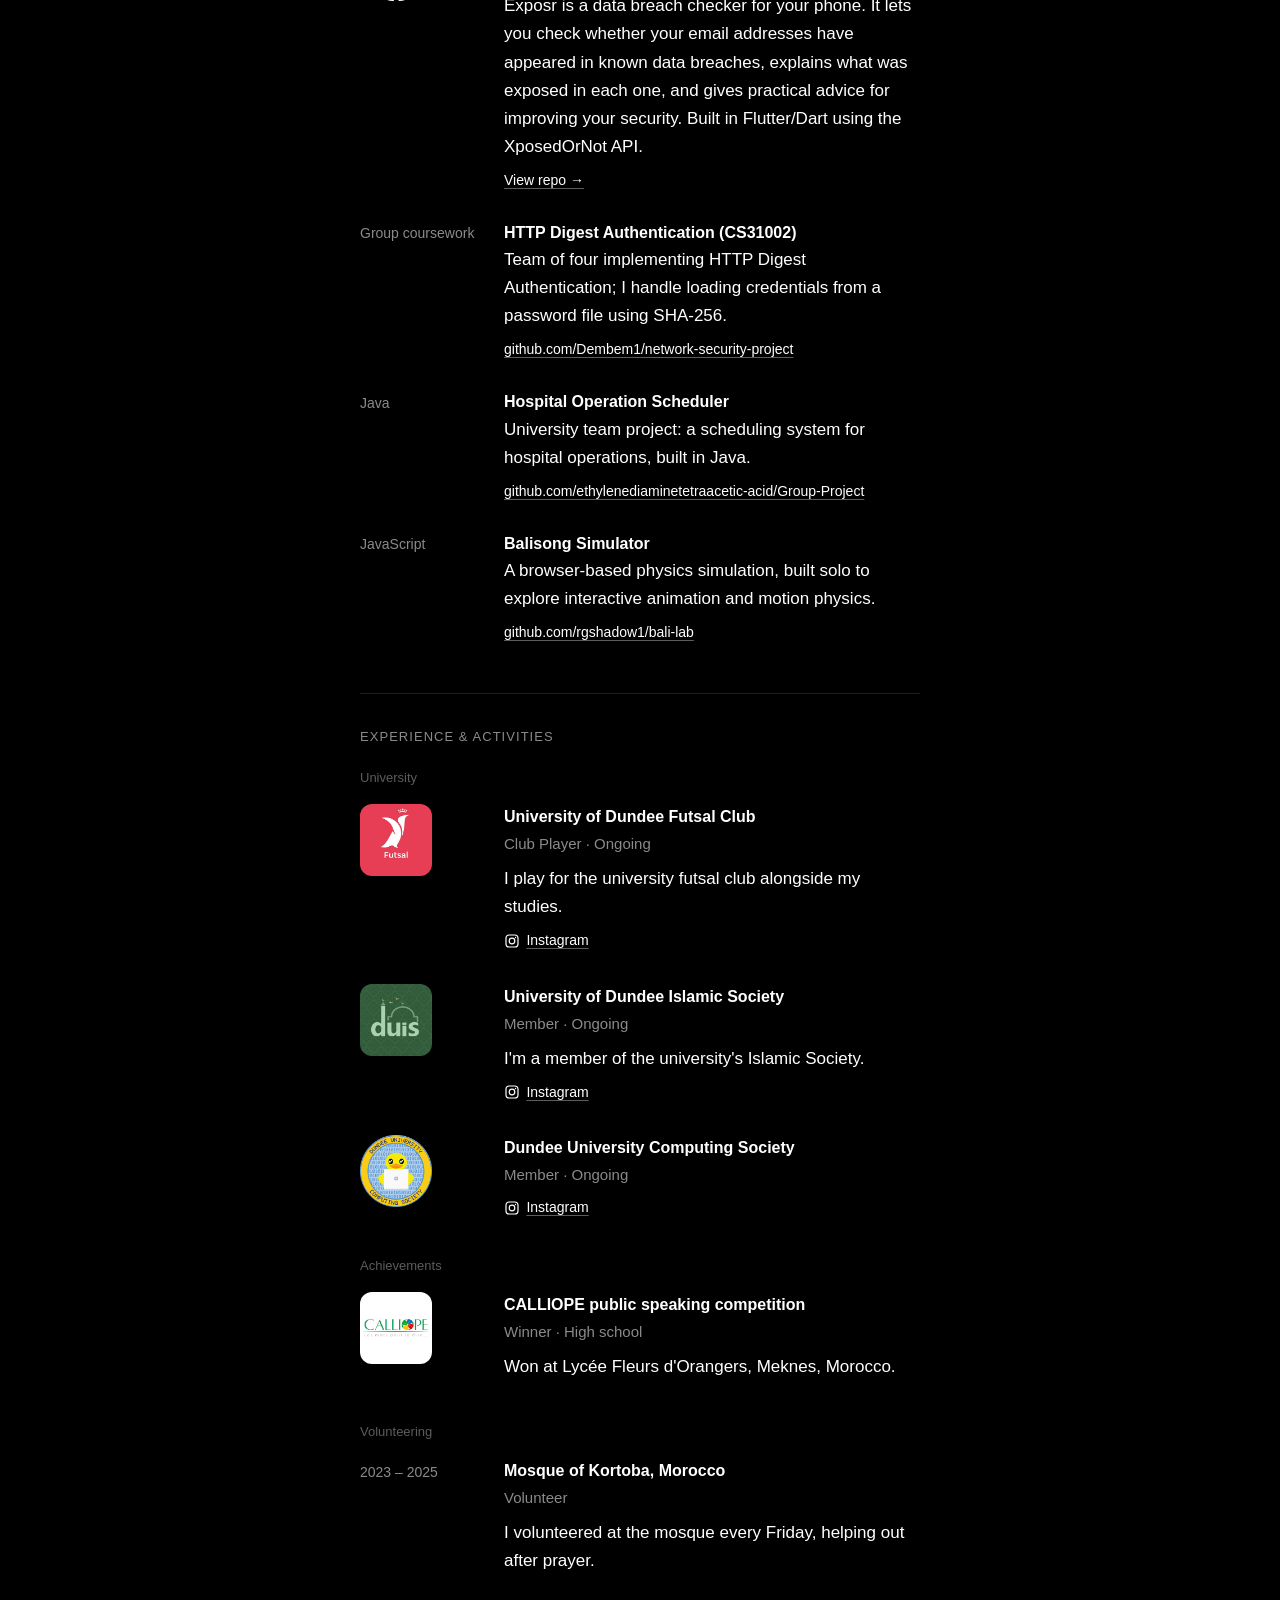
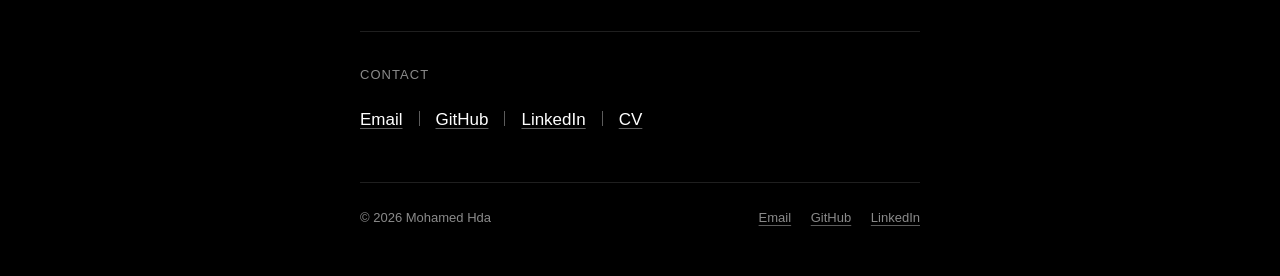
==== commit eed05729: "Modified info" ====
--- a/index.html
+++ b/index.html
@@ -11,7 +11,7 @@
   <meta property="og:description" content="Computer Science student at the University of Dundee, interested in cybersecurity and software development.">
   <meta property="og:type" content="website">
   <link rel="icon" href="assets/favicon.svg" type="image/svg+xml">
-  <link rel="stylesheet" href="assets/style.css">
+  <link rel="stylesheet" href="assets/style.css?v=2">
 </head>
 <body>
   <a class="skip" href="#main">Skip to content</a>
@@ -90,7 +90,7 @@
           <img class="project-logo" src="assets/exposr-logo.png" width="256" height="256" alt="Exposr logo">
           <div>
             <h3>Exposr</h3>
-            <p class="role">Lead developer</p>
+            <p class="role">Founder & Sole Developer</p>
             <p>Exposr is a data breach checker for your phone. It lets you check whether your email addresses have appeared in known data breaches, explains what was exposed in each one, and gives practical advice for improving your security. Built in Flutter/Dart using the XposedOrNot API.</p>
             <ul class="meta"><li><a href="https://github.com/rgshadow1/Exposr" rel="noopener">View repo &rarr;</a></li></ul>
           </div>
@@ -130,7 +130,7 @@
         <p class="group-label">University</p>
 
         <article class="entry">
-          <img class="org-logo" src="assets/futsal-logo.png" width="256" height="256" alt="University of Dundee Futsal Club logo">
+          <img class="project-logo org-logo" src="assets/futsal-logo.png" width="256" height="256" alt="University of Dundee Futsal Club logo">
           <div>
             <h3>University of Dundee Futsal Club</h3>
             <p class="role">Club Player &middot; Ongoing</p>
@@ -140,7 +140,7 @@
         </article>
 
         <article class="entry">
-          <img class="org-logo" src="assets/duis-logo.png" width="256" height="256" alt="Dundee University Islamic Society logo">
+          <img class="project-logo org-logo" src="assets/duis-logo.png" width="256" height="256" alt="Dundee University Islamic Society logo">
           <div>
             <h3>University of Dundee Islamic Society</h3>
             <p class="role">Member &middot; Ongoing</p>
@@ -150,7 +150,7 @@
         </article>
 
         <article class="entry">
-          <img class="org-logo" src="assets/compsoc-logo.png" width="256" height="256" alt="Dundee University Computing Society logo">
+          <img class="project-logo org-logo" src="assets/compsoc-logo.png" width="256" height="256" alt="Dundee University Computing Society logo">
           <div>
             <h3>Dundee University Computing Society</h3>
             <p class="role">Member &middot; Ongoing</p>
@@ -161,7 +161,7 @@
         <p class="group-label">Achievements</p>
 
         <article class="entry">
-          <img class="org-logo" src="assets/calliope-logo.png" width="256" height="256" alt="CALLIOPE logo">
+          <img class="project-logo org-logo" src="assets/calliope-logo.png" width="256" height="256" alt="CALLIOPE logo">
           <div>
             <h3>CALLIOPE public speaking competition</h3>
             <p class="role">Winner &middot; High school</p>
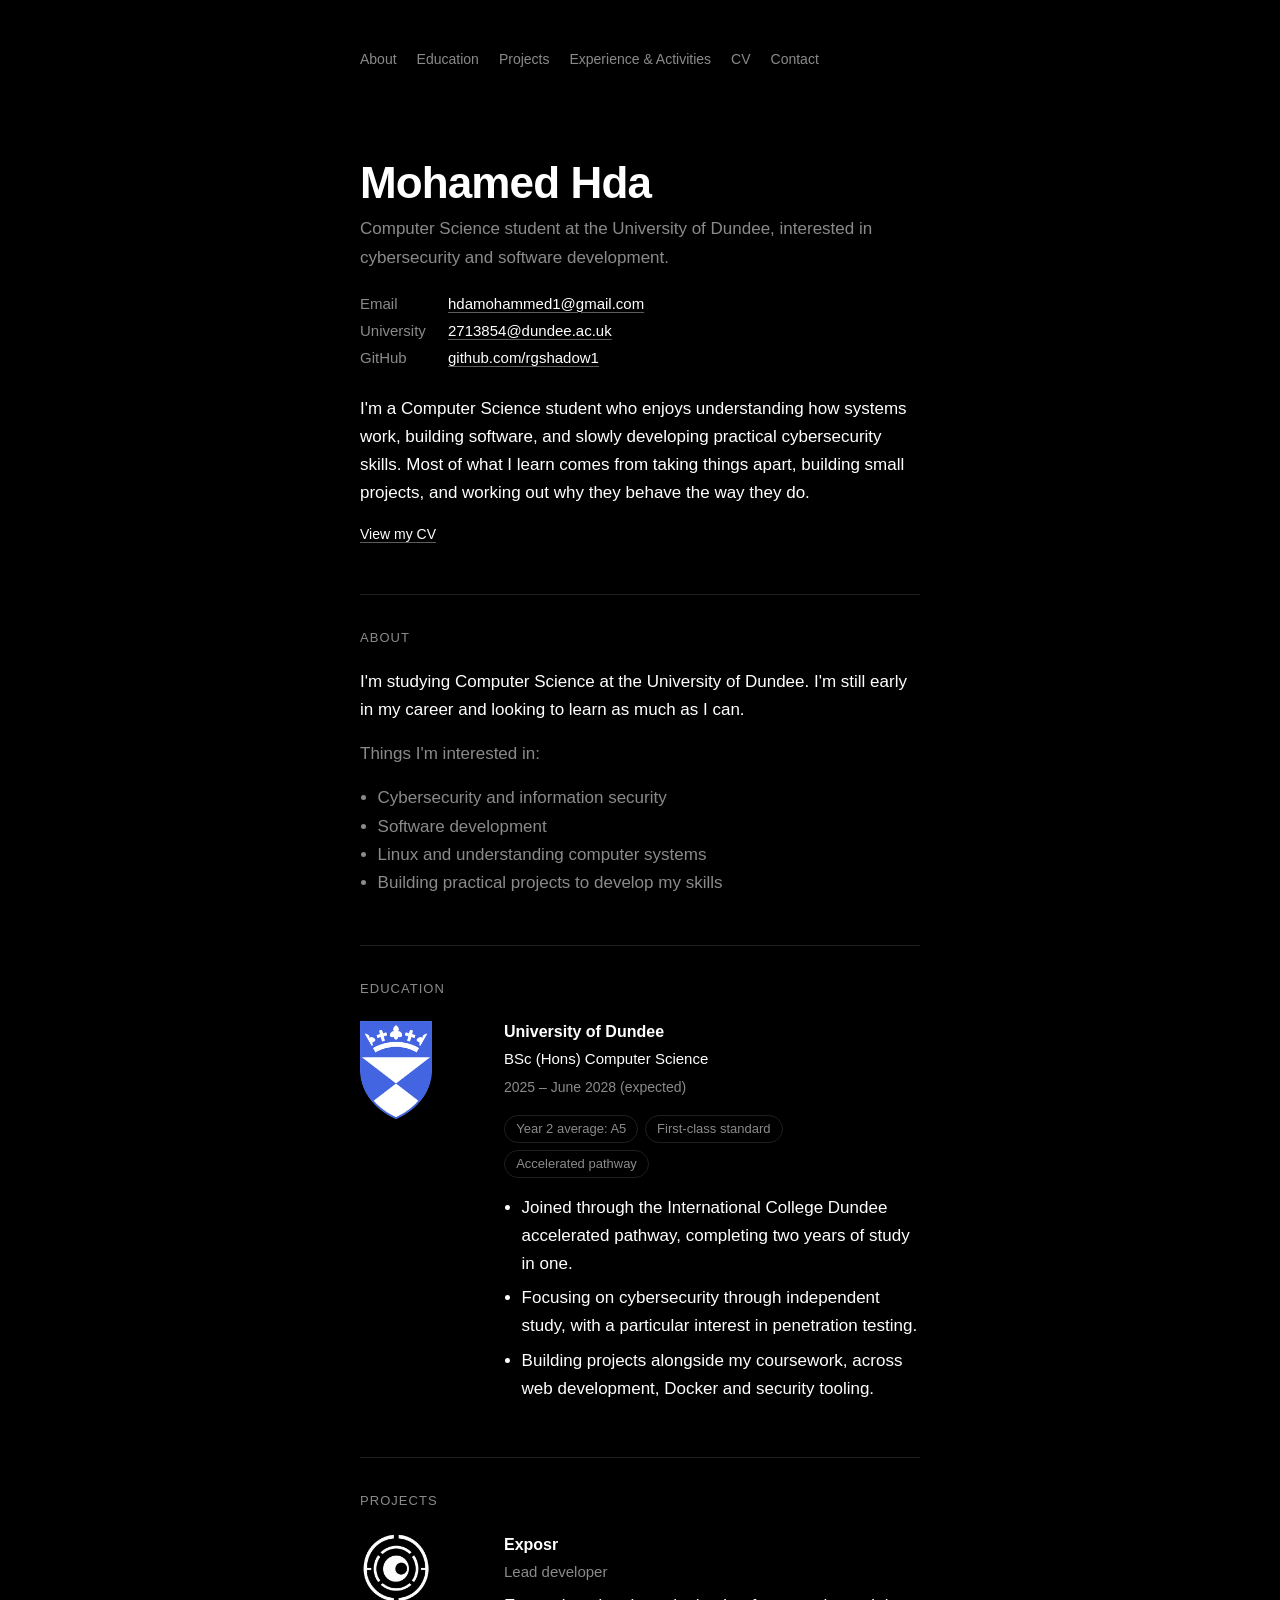
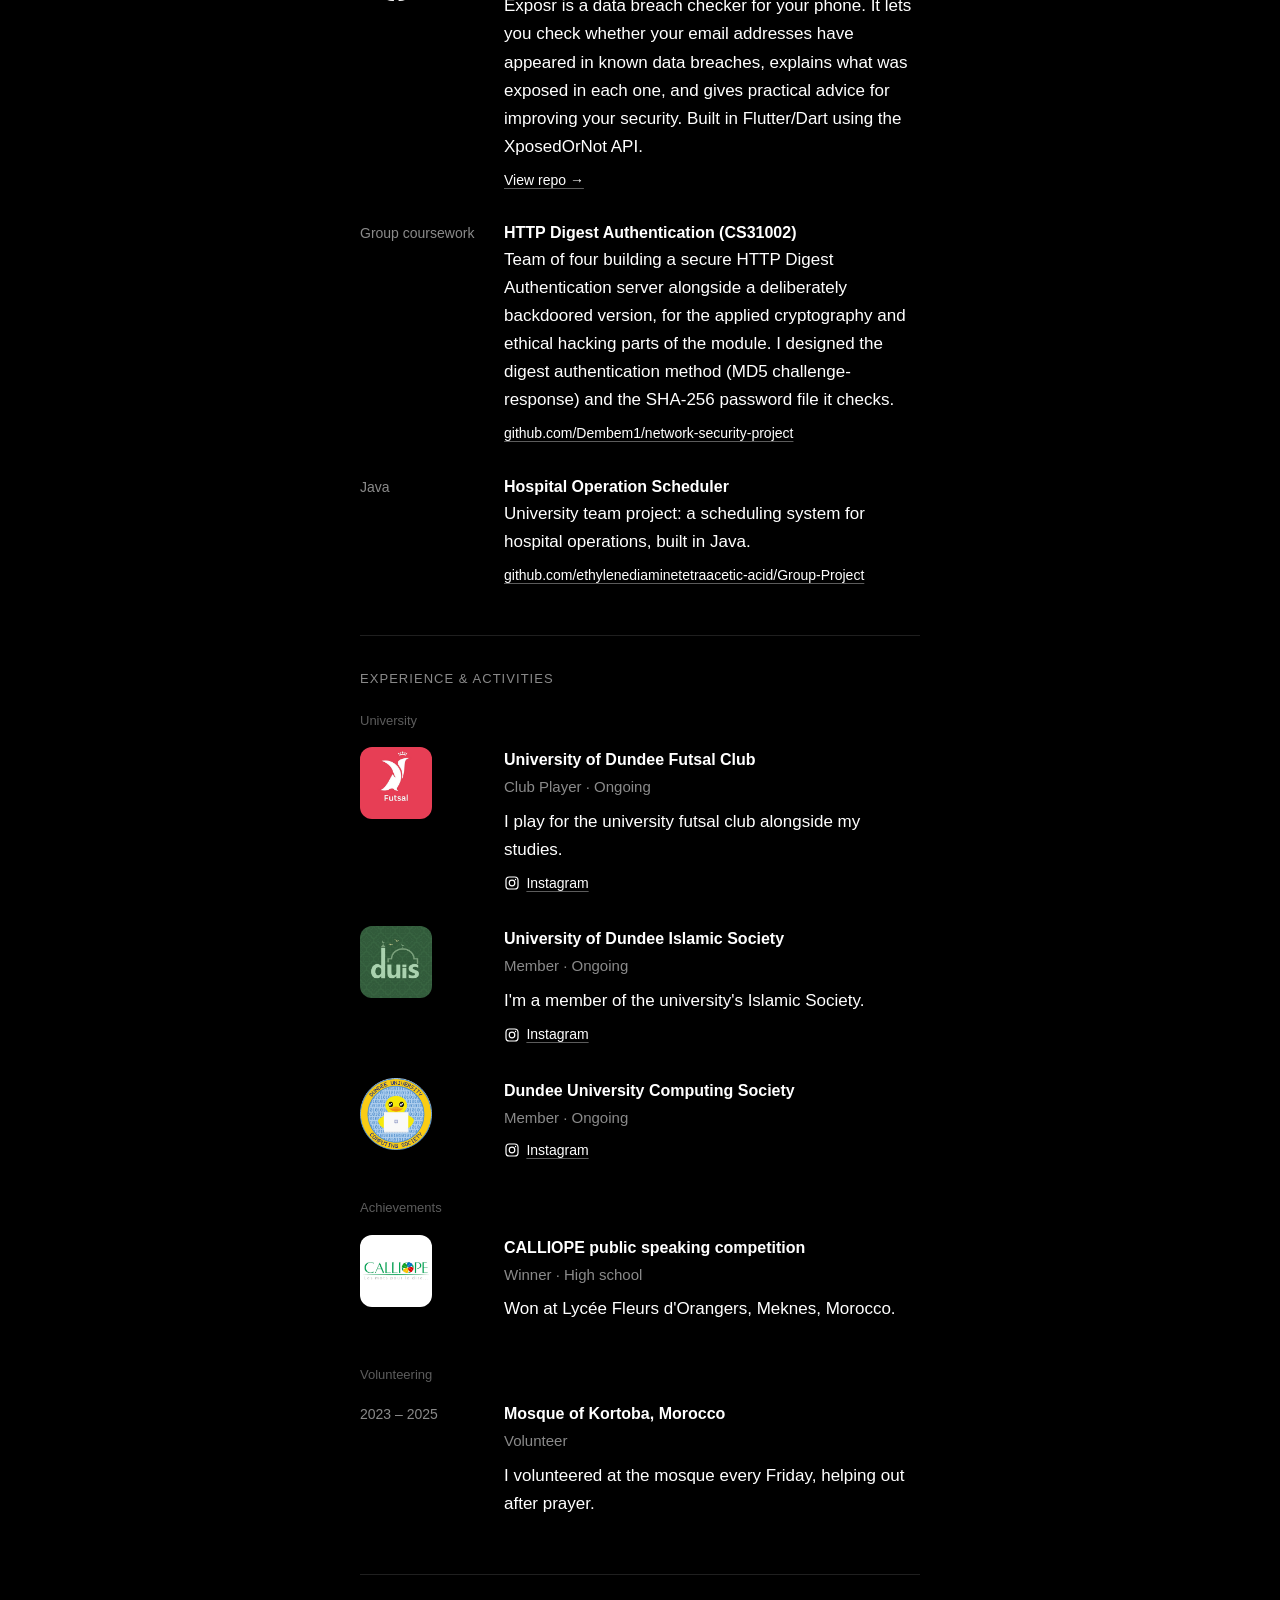
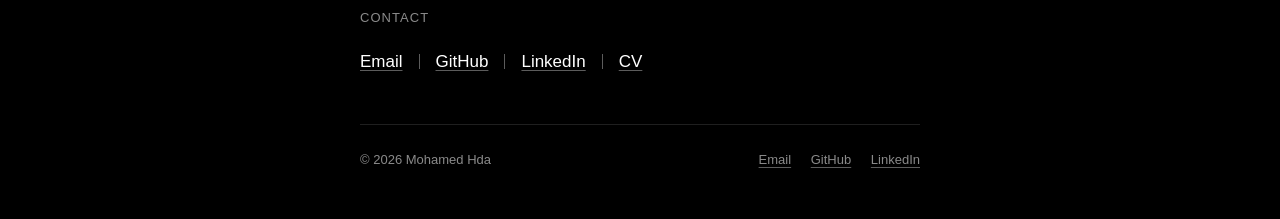
==== commit daf52c5e: "Updated CV :)" ====
--- a/index.html
+++ b/index.html
@@ -90,7 +90,7 @@
           <img class="project-logo" src="assets/exposr-logo.png" width="256" height="256" alt="Exposr logo">
           <div>
             <h3>Exposr</h3>
-            <p class="role">Founder & Sole Developer</p>
+            <p class="role">Lead developer</p>
             <p>Exposr is a data breach checker for your phone. It lets you check whether your email addresses have appeared in known data breaches, explains what was exposed in each one, and gives practical advice for improving your security. Built in Flutter/Dart using the XposedOrNot API.</p>
             <ul class="meta"><li><a href="https://github.com/rgshadow1/Exposr" rel="noopener">View repo &rarr;</a></li></ul>
           </div>
@@ -100,7 +100,7 @@
           <div class="when">Group coursework</div>
           <div>
             <h3>HTTP Digest Authentication (CS31002)</h3>
-            <p>Team of four implementing HTTP Digest Authentication; I handle loading credentials from a password file using SHA-256.</p>
+            <p>Team of four building a secure HTTP Digest Authentication server alongside a deliberately backdoored version, for the applied cryptography and ethical hacking parts of the module. I designed the digest authentication method (MD5 challenge-response) and the SHA-256 password file it checks.</p>
             <ul class="meta"><li><a href="https://github.com/Dembem1/network-security-project" rel="noopener">github.com/Dembem1/network-security-project</a></li></ul>
           </div>
         </article>
@@ -114,14 +114,6 @@
           </div>
         </article>
 
-        <article class="entry">
-          <div class="when">JavaScript</div>
-          <div>
-            <h3>Balisong Simulator</h3>
-            <p>A browser-based physics simulation, built solo to explore interactive animation and motion physics.</p>
-            <ul class="meta"><li><a href="https://github.com/rgshadow1/bali-lab" rel="noopener">github.com/rgshadow1/bali-lab</a></li></ul>
-          </div>
-        </article>
       </section>
 
       <section id="experience" aria-labelledby="experience-h">
